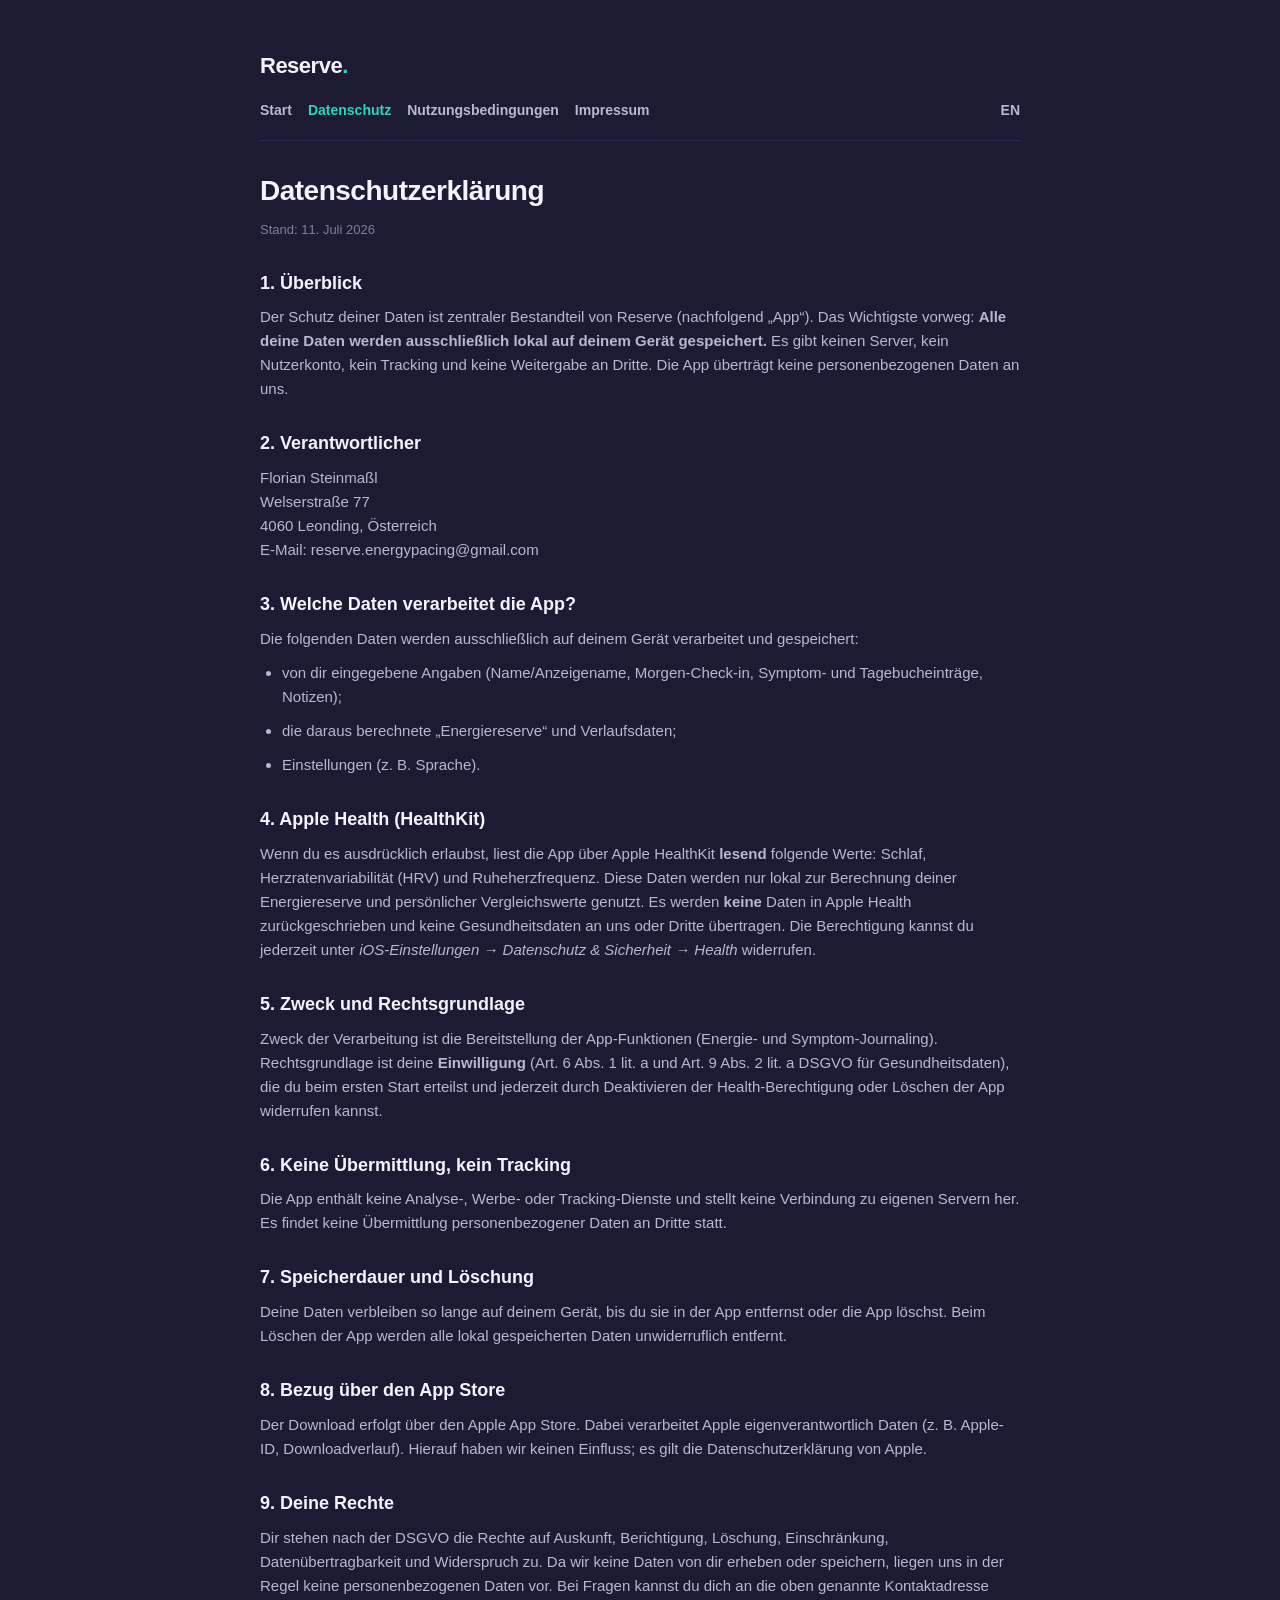
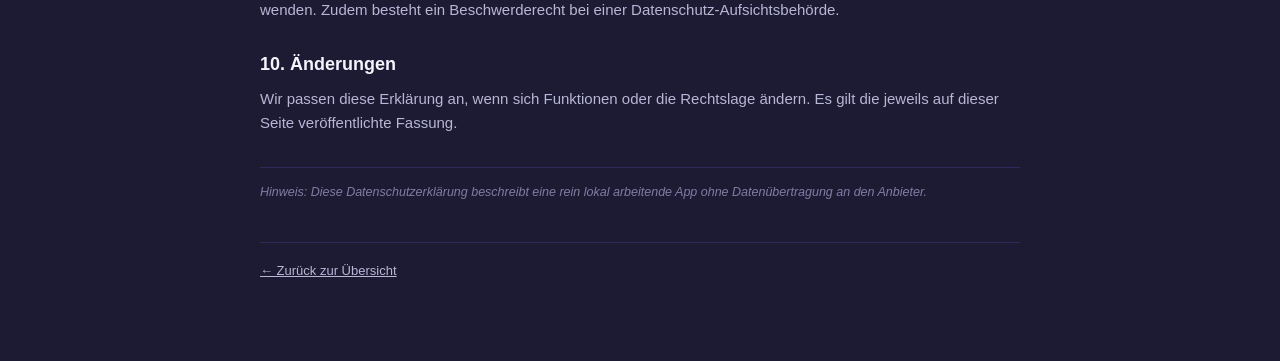
==== datenschutz.html @ e08c7c89 "Add files via upload" ====
<!DOCTYPE html>
<html lang="de">
<head>
<meta charset="UTF-8">
<meta name="viewport" content="width=device-width, initial-scale=1.0">
<title>Reserve – Datenschutzerklärung</title>
<link rel="stylesheet" href="style.css">
</head>
<body>
<div class="wrap">
  <header>
    <div class="logo">Reserve<span>.</span></div>
    <nav>
      <a href="index.html">Start</a>
      <a href="datenschutz.html" class="active">Datenschutz</a>
      <a href="nutzungsbedingungen.html">Nutzungsbedingungen</a>
      <a href="impressum.html">Impressum</a>
      <span class="lang"><a href="privacy.html">EN</a></span>
    </nav>
  </header>

  <h1>Datenschutzerklärung</h1>
  <p class="meta">Stand: 11. Juli 2026</p>

  <h2>1. Überblick</h2>
  <p>Der Schutz deiner Daten ist zentraler Bestandteil von Reserve (nachfolgend „App“).
     Das Wichtigste vorweg: <strong>Alle deine Daten werden ausschließlich lokal auf deinem
     Gerät gespeichert.</strong> Es gibt keinen Server, kein Nutzerkonto, kein Tracking und
     keine Weitergabe an Dritte. Die App überträgt keine personenbezogenen Daten an uns.</p>

  <h2>2. Verantwortlicher</h2>
  <p>Florian Steinmaßl<br>Welserstraße 77<br>4060 Leonding, Österreich<br>
     E-Mail: reserve.energypacing@gmail.com</p>

  <h2>3. Welche Daten verarbeitet die App?</h2>
  <p>Die folgenden Daten werden ausschließlich auf deinem Gerät verarbeitet und gespeichert:</p>
  <ul>
    <li>von dir eingegebene Angaben (Name/Anzeigename, Morgen-Check-in, Symptom- und Tagebucheinträge, Notizen);</li>
    <li>die daraus berechnete „Energiereserve“ und Verlaufsdaten;</li>
    <li>Einstellungen (z. B. Sprache).</li>
  </ul>

  <h2>4. Apple Health (HealthKit)</h2>
  <p>Wenn du es ausdrücklich erlaubst, liest die App über Apple HealthKit <strong>lesend</strong>
     folgende Werte: Schlaf, Herzratenvariabilität (HRV) und Ruheherzfrequenz. Diese Daten werden
     nur lokal zur Berechnung deiner Energiereserve und persönlicher Vergleichswerte genutzt.
     Es werden <strong>keine</strong> Daten in Apple Health zurückgeschrieben und keine
     Gesundheitsdaten an uns oder Dritte übertragen. Die Berechtigung kannst du jederzeit unter
     <em>iOS-Einstellungen → Datenschutz &amp; Sicherheit → Health</em> widerrufen.</p>

  <h2>5. Zweck und Rechtsgrundlage</h2>
  <p>Zweck der Verarbeitung ist die Bereitstellung der App-Funktionen (Energie- und Symptom-Journaling).
     Rechtsgrundlage ist deine <strong>Einwilligung</strong> (Art. 6 Abs. 1 lit. a und Art. 9 Abs. 2
     lit. a DSGVO für Gesundheitsdaten), die du beim ersten Start erteilst und jederzeit durch
     Deaktivieren der Health-Berechtigung oder Löschen der App widerrufen kannst.</p>

  <h2>6. Keine Übermittlung, kein Tracking</h2>
  <p>Die App enthält keine Analyse-, Werbe- oder Tracking-Dienste und stellt keine Verbindung zu
     eigenen Servern her. Es findet keine Übermittlung personenbezogener Daten an Dritte statt.</p>

  <h2>7. Speicherdauer und Löschung</h2>
  <p>Deine Daten verbleiben so lange auf deinem Gerät, bis du sie in der App entfernst oder die App
     löschst. Beim Löschen der App werden alle lokal gespeicherten Daten unwiderruflich entfernt.</p>

  <h2>8. Bezug über den App Store</h2>
  <p>Der Download erfolgt über den Apple App Store. Dabei verarbeitet Apple eigenverantwortlich
     Daten (z. B. Apple-ID, Downloadverlauf). Hierauf haben wir keinen Einfluss; es gilt die
     Datenschutzerklärung von Apple.</p>

  <h2>9. Deine Rechte</h2>
  <p>Dir stehen nach der DSGVO die Rechte auf Auskunft, Berichtigung, Löschung, Einschränkung,
     Datenübertragbarkeit und Widerspruch zu. Da wir keine Daten von dir erheben oder speichern,
     liegen uns in der Regel keine personenbezogenen Daten vor. Bei Fragen kannst du dich an die
     oben genannte Kontaktadresse wenden. Zudem besteht ein Beschwerderecht bei einer
     Datenschutz-Aufsichtsbehörde.</p>

  <h2>10. Änderungen</h2>
  <p>Wir passen diese Erklärung an, wenn sich Funktionen oder die Rechtslage ändern. Es gilt die
     jeweils auf dieser Seite veröffentlichte Fassung.</p>

  <p class="note">Hinweis: Diese Datenschutzerklärung beschreibt eine rein lokal arbeitende App ohne
     Datenübertragung an den Anbieter.</p>

  <footer><a href="index.html">← Zurück zur Übersicht</a></footer>
</div>
</body>
</html>
---- style.css ----
:root {
  --ink: #1c1b33; --ink2: #26254a; --ink3: #2e2c56;
  --mint: #2dd4bf; --mint-deep: #0f9488;
  --tx: #f5f3ff; --tx-mut: #b9b6d6; --tx-dim: #807da3;
}
* { box-sizing: border-box; margin: 0; padding: 0; }
body {
  font-family: -apple-system, "Helvetica Neue", Arial, sans-serif;
  background: var(--ink); color: var(--tx);
  line-height: 1.6; padding: 0 20px;
}
.wrap { max-width: 760px; margin: 0 auto; padding: 48px 0 80px; }
header { border-bottom: 1px solid var(--ink3); padding-bottom: 18px; margin-bottom: 28px; }
.logo { font-size: 22px; font-weight: 800; letter-spacing: -0.5px; }
.logo span { color: var(--mint); }
.tagline { color: var(--tx-dim); font-size: 14px; margin-top: 2px; }
nav { margin-top: 16px; display: flex; flex-wrap: wrap; gap: 8px 16px; }
nav a { color: var(--tx-mut); text-decoration: none; font-size: 14px; font-weight: 600; }
nav a:hover, nav a.active { color: var(--mint); }
.lang { margin-left: auto; font-size: 13px; }
h1 { font-size: 28px; font-weight: 800; margin-bottom: 6px; letter-spacing: -0.5px; }
h2 { font-size: 18px; font-weight: 700; margin: 28px 0 8px; color: var(--tx); }
p, li { color: var(--tx-mut); font-size: 15px; margin-bottom: 10px; }
ul { padding-left: 22px; }
a { color: var(--mint); }
.meta { color: var(--tx-dim); font-size: 13px; margin-bottom: 24px; }
.card { background: var(--ink3); border-radius: 16px; padding: 20px 22px; margin: 14px 0; }
.card h2 { margin-top: 0; }
.btn {
  display: inline-block; background: var(--mint); color: var(--ink);
  font-weight: 700; text-decoration: none; padding: 12px 22px;
  border-radius: 999px; margin-top: 8px;
}
.note { color: var(--tx-dim); font-size: 12.5px; font-style: italic;
        border-top: 1px solid var(--ink3); margin-top: 32px; padding-top: 14px; }
footer { color: var(--tx-dim); font-size: 13px; margin-top: 40px;
         border-top: 1px solid var(--ink3); padding-top: 18px; }
footer a { color: var(--tx-mut); }
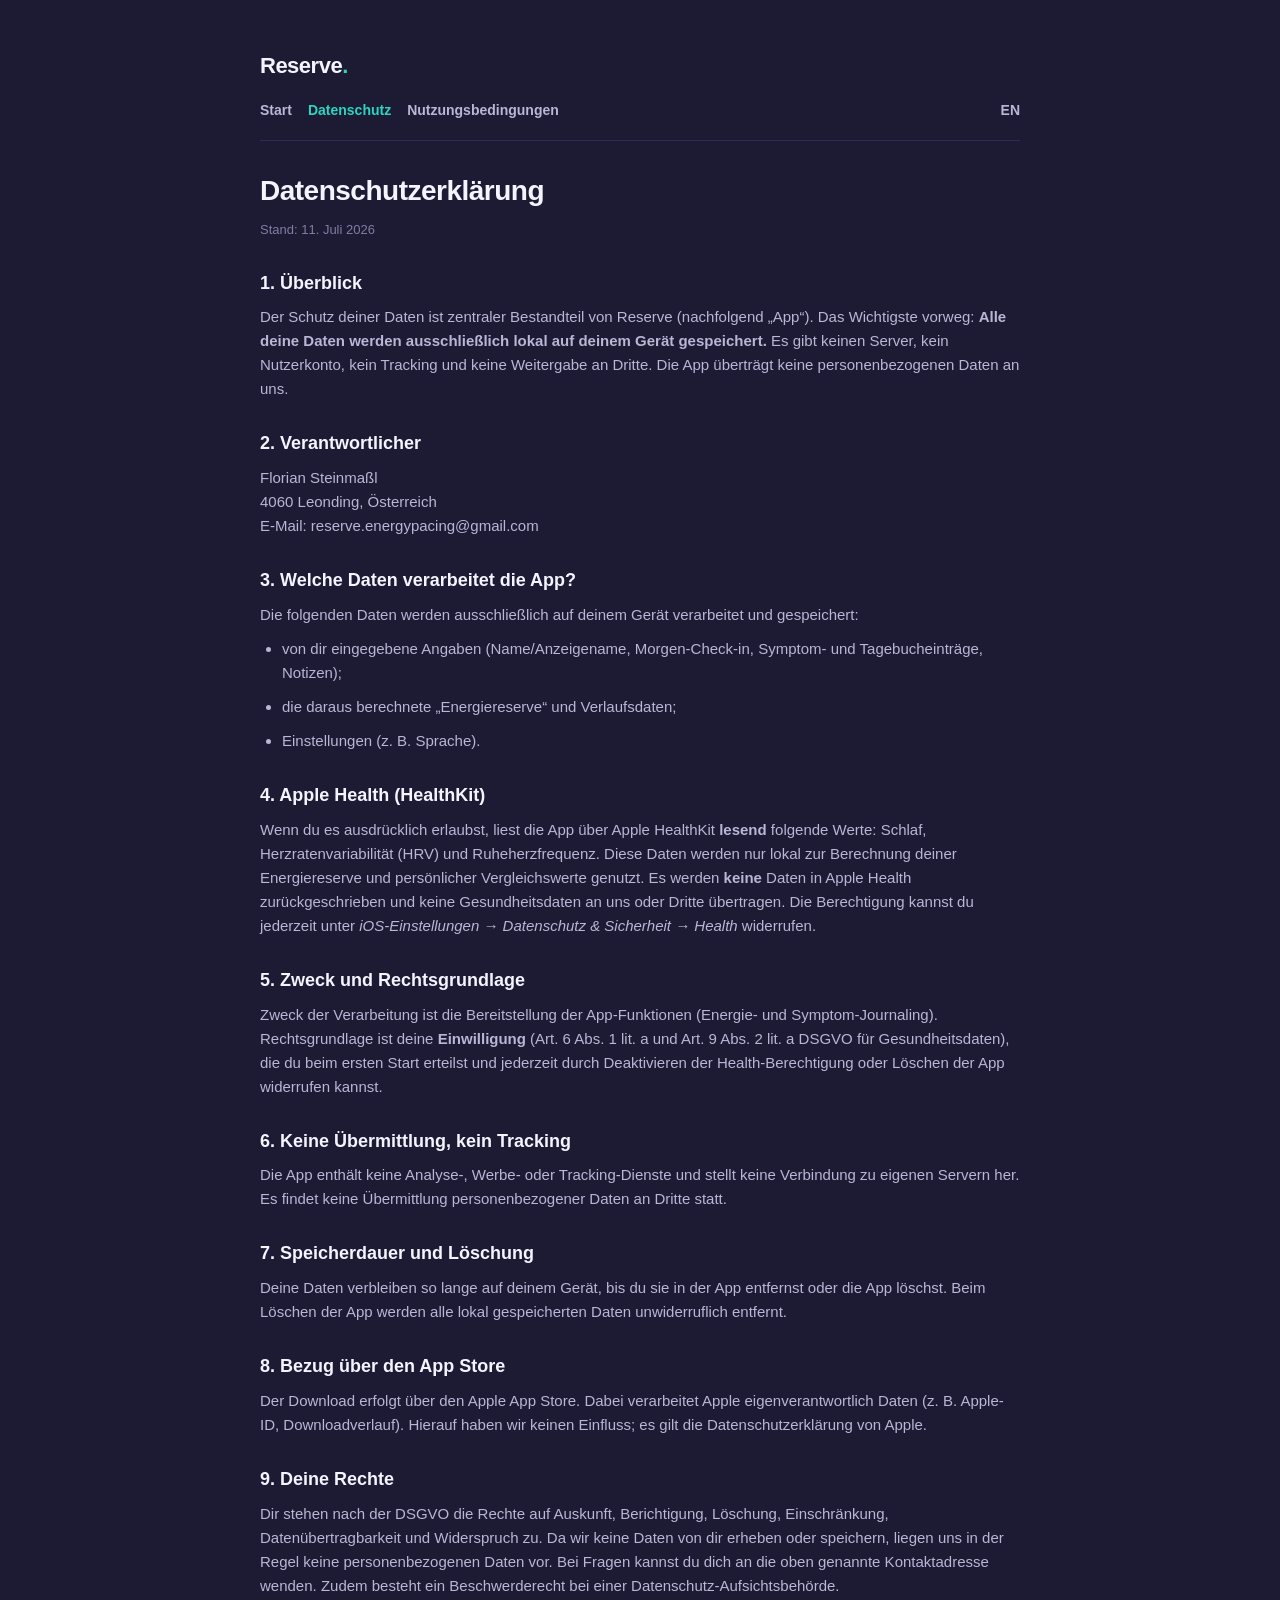
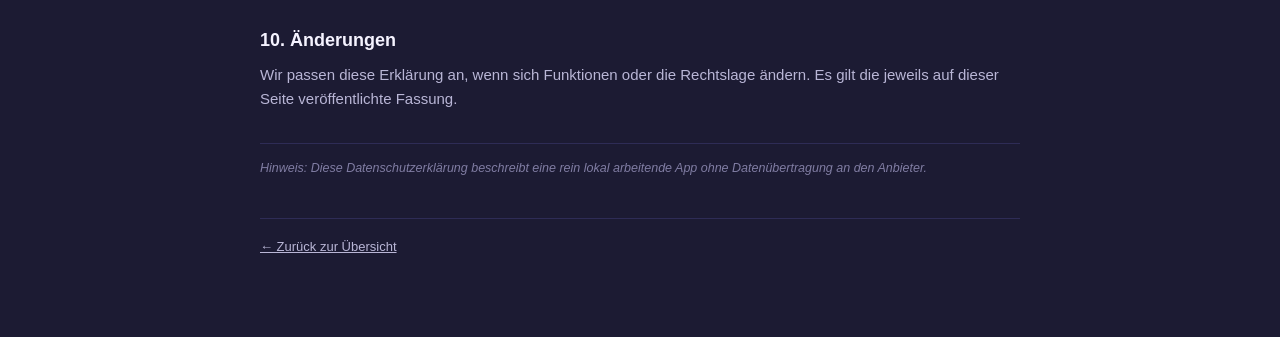
==== commit fd4d30f5: "Add files via upload" ====
--- a/datenschutz.html
+++ b/datenschutz.html
@@ -14,7 +14,6 @@
       <a href="index.html">Start</a>
       <a href="datenschutz.html" class="active">Datenschutz</a>
       <a href="nutzungsbedingungen.html">Nutzungsbedingungen</a>
-      <a href="impressum.html">Impressum</a>
       <span class="lang"><a href="privacy.html">EN</a></span>
     </nav>
   </header>
@@ -29,7 +28,7 @@
      keine Weitergabe an Dritte. Die App überträgt keine personenbezogenen Daten an uns.</p>
 
   <h2>2. Verantwortlicher</h2>
-  <p>Florian Steinmaßl<br>Welserstraße 77<br>4060 Leonding, Österreich<br>
+  <p>Florian Steinmaßl<br>4060 Leonding, Österreich<br>
      E-Mail: reserve.energypacing@gmail.com</p>
 
   <h2>3. Welche Daten verarbeitet die App?</h2>
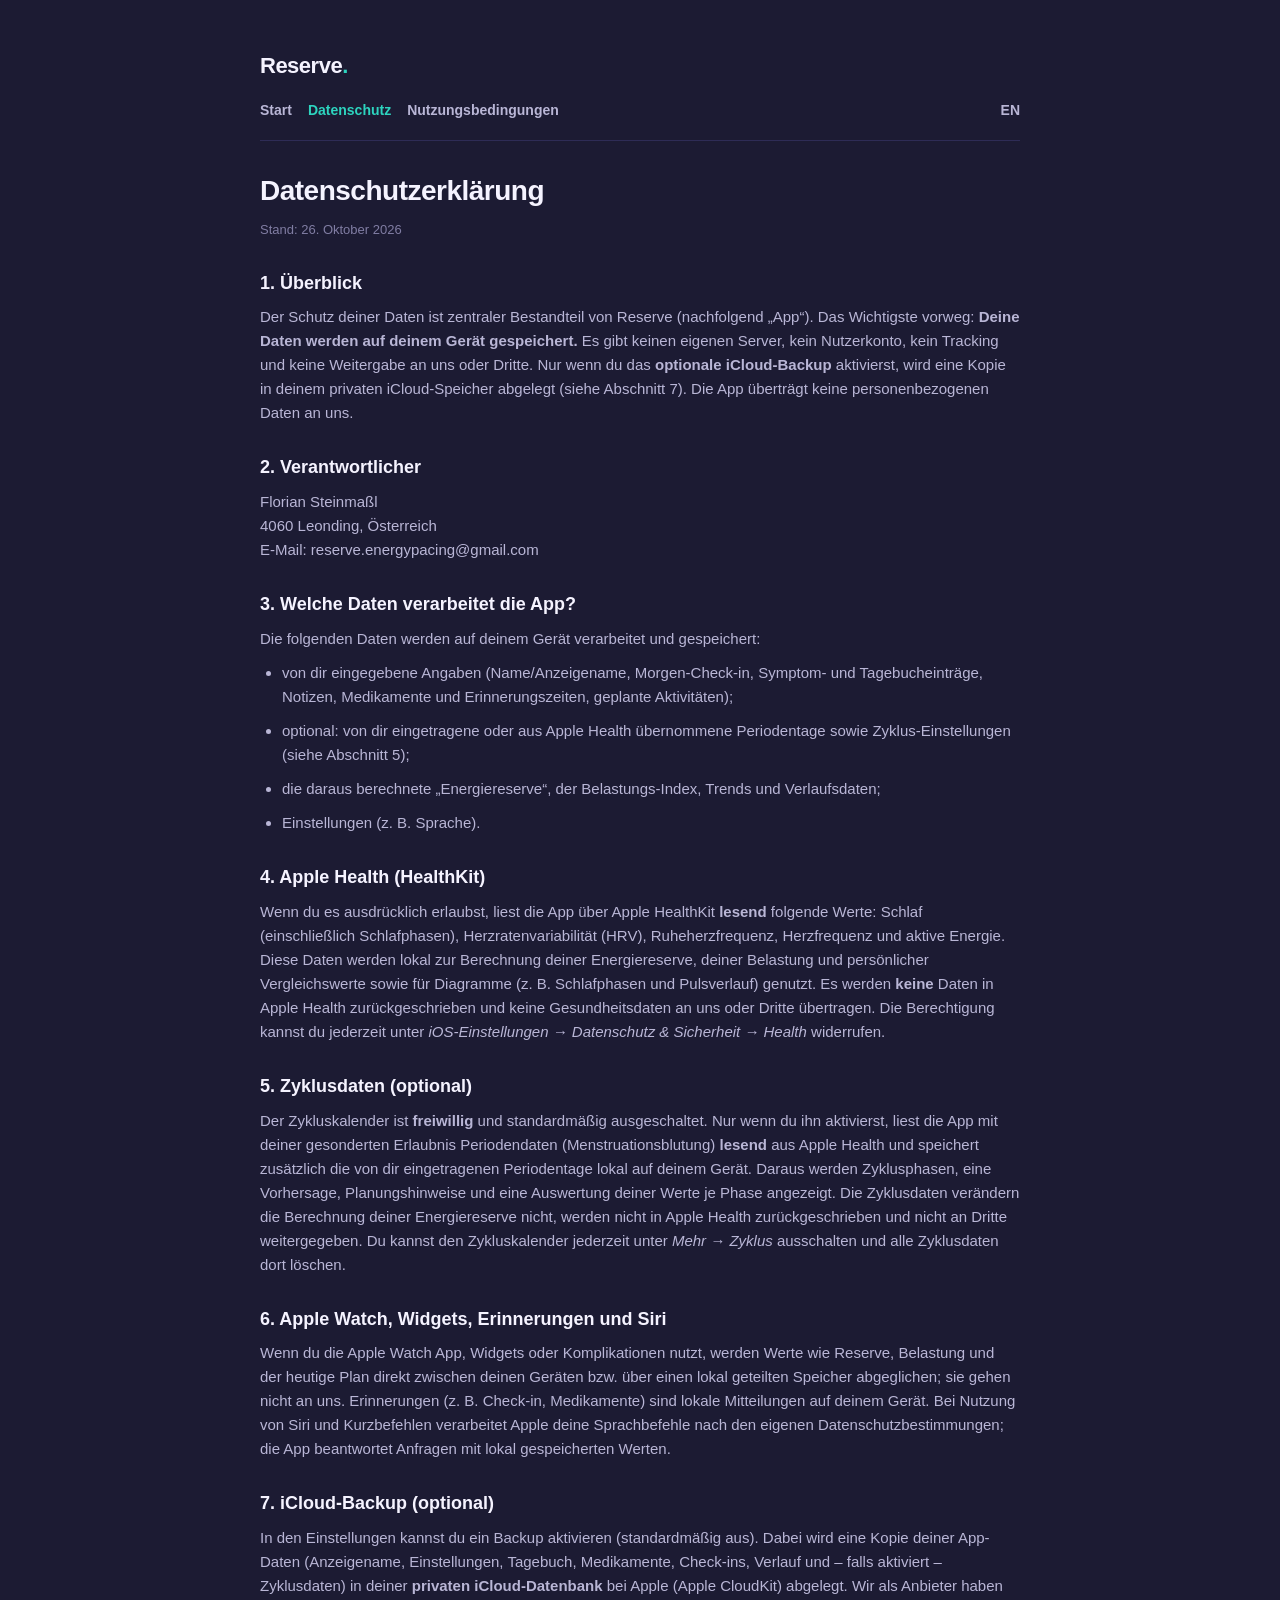
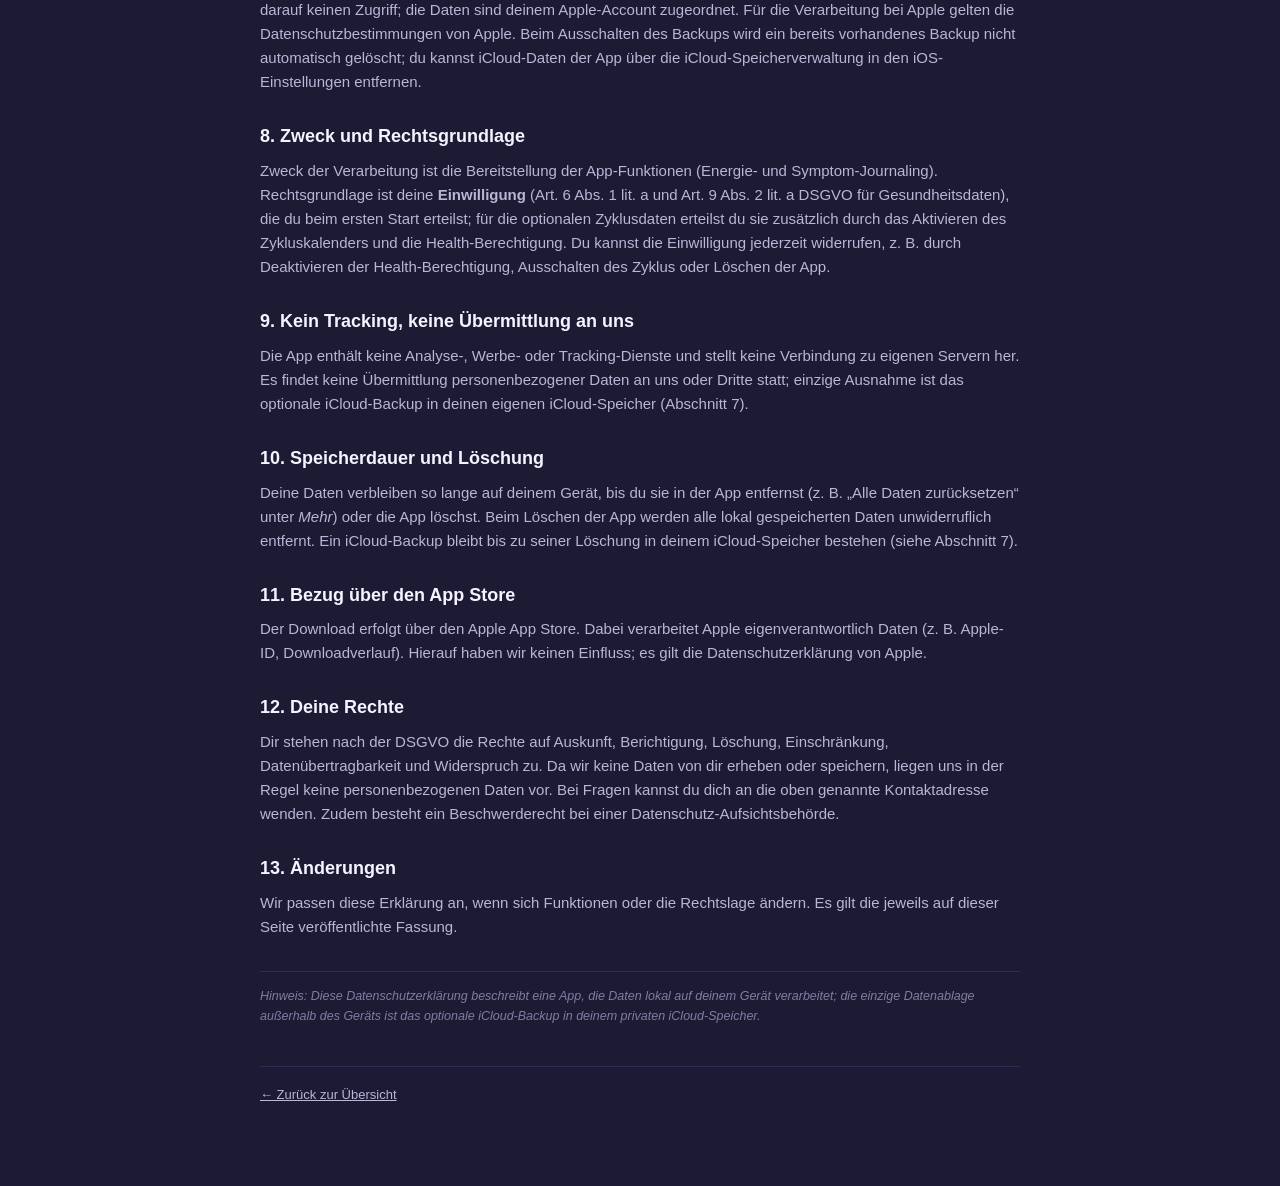
==== commit 0279d358: "Add files via upload" ====
--- a/datenschutz.html
+++ b/datenschutz.html
@@ -19,67 +19,106 @@
   </header>
 
   <h1>Datenschutzerklärung</h1>
-  <p class="meta">Stand: 11. Juli 2026</p>
+  <p class="meta">Stand: 26. Oktober 2026</p>
 
   <h2>1. Überblick</h2>
   <p>Der Schutz deiner Daten ist zentraler Bestandteil von Reserve (nachfolgend „App“).
-     Das Wichtigste vorweg: <strong>Alle deine Daten werden ausschließlich lokal auf deinem
-     Gerät gespeichert.</strong> Es gibt keinen Server, kein Nutzerkonto, kein Tracking und
-     keine Weitergabe an Dritte. Die App überträgt keine personenbezogenen Daten an uns.</p>
+     Das Wichtigste vorweg: <strong>Deine Daten werden auf deinem Gerät gespeichert.</strong>
+     Es gibt keinen eigenen Server, kein Nutzerkonto, kein Tracking und keine Weitergabe an uns
+     oder Dritte. Nur wenn du das <strong>optionale iCloud-Backup</strong> aktivierst, wird eine Kopie
+     in deinem privaten iCloud-Speicher abgelegt (siehe Abschnitt 7). Die App überträgt keine
+     personenbezogenen Daten an uns.</p>
 
   <h2>2. Verantwortlicher</h2>
   <p>Florian Steinmaßl<br>4060 Leonding, Österreich<br>
      E-Mail: reserve.energypacing@gmail.com</p>
 
   <h2>3. Welche Daten verarbeitet die App?</h2>
-  <p>Die folgenden Daten werden ausschließlich auf deinem Gerät verarbeitet und gespeichert:</p>
+  <p>Die folgenden Daten werden auf deinem Gerät verarbeitet und gespeichert:</p>
   <ul>
-    <li>von dir eingegebene Angaben (Name/Anzeigename, Morgen-Check-in, Symptom- und Tagebucheinträge, Notizen);</li>
-    <li>die daraus berechnete „Energiereserve“ und Verlaufsdaten;</li>
+    <li>von dir eingegebene Angaben (Name/Anzeigename, Morgen-Check-in, Symptom- und Tagebucheinträge,
+        Notizen, Medikamente und Erinnerungszeiten, geplante Aktivitäten);</li>
+    <li>optional: von dir eingetragene oder aus Apple Health übernommene Periodentage sowie
+        Zyklus-Einstellungen (siehe Abschnitt 5);</li>
+    <li>die daraus berechnete „Energiereserve“, der Belastungs-Index, Trends und Verlaufsdaten;</li>
     <li>Einstellungen (z. B. Sprache).</li>
   </ul>
 
   <h2>4. Apple Health (HealthKit)</h2>
   <p>Wenn du es ausdrücklich erlaubst, liest die App über Apple HealthKit <strong>lesend</strong>
-     folgende Werte: Schlaf, Herzratenvariabilität (HRV) und Ruheherzfrequenz. Diese Daten werden
-     nur lokal zur Berechnung deiner Energiereserve und persönlicher Vergleichswerte genutzt.
-     Es werden <strong>keine</strong> Daten in Apple Health zurückgeschrieben und keine
+     folgende Werte: Schlaf (einschließlich Schlafphasen), Herzratenvariabilität (HRV), Ruheherzfrequenz,
+     Herzfrequenz und aktive Energie. Diese Daten werden lokal zur Berechnung deiner Energiereserve, deiner
+     Belastung und persönlicher Vergleichswerte sowie für Diagramme (z. B. Schlafphasen und Pulsverlauf)
+     genutzt. Es werden <strong>keine</strong> Daten in Apple Health zurückgeschrieben und keine
      Gesundheitsdaten an uns oder Dritte übertragen. Die Berechtigung kannst du jederzeit unter
      <em>iOS-Einstellungen → Datenschutz &amp; Sicherheit → Health</em> widerrufen.</p>
 
-  <h2>5. Zweck und Rechtsgrundlage</h2>
+  <h2>5. Zyklusdaten (optional)</h2>
+  <p>Der Zykluskalender ist <strong>freiwillig</strong> und standardmäßig ausgeschaltet. Nur wenn du ihn
+     aktivierst, liest die App mit deiner gesonderten Erlaubnis Periodendaten (Menstruationsblutung)
+     <strong>lesend</strong> aus Apple Health und speichert zusätzlich die von dir eingetragenen
+     Periodentage lokal auf deinem Gerät. Daraus werden Zyklusphasen, eine Vorhersage, Planungshinweise
+     und eine Auswertung deiner Werte je Phase angezeigt. Die Zyklusdaten verändern die Berechnung
+     deiner Energiereserve nicht, werden nicht in Apple Health zurückgeschrieben und nicht an Dritte
+     weitergegeben. Du kannst den Zykluskalender jederzeit unter <em>Mehr → Zyklus</em> ausschalten und
+     alle Zyklusdaten dort löschen.</p>
+
+  <h2>6. Apple Watch, Widgets, Erinnerungen und Siri</h2>
+  <p>Wenn du die Apple Watch App, Widgets oder Komplikationen nutzt, werden Werte wie Reserve, Belastung
+     und der heutige Plan direkt zwischen deinen Geräten bzw. über einen lokal geteilten Speicher
+     abgeglichen; sie gehen nicht an uns. Erinnerungen (z. B. Check-in, Medikamente) sind lokale
+     Mitteilungen auf deinem Gerät. Bei Nutzung von Siri und Kurzbefehlen verarbeitet Apple deine
+     Sprachbefehle nach den eigenen Datenschutzbestimmungen; die App beantwortet Anfragen mit lokal
+     gespeicherten Werten.</p>
+
+  <h2>7. iCloud-Backup (optional)</h2>
+  <p>In den Einstellungen kannst du ein Backup aktivieren (standardmäßig aus). Dabei wird eine Kopie deiner
+     App-Daten (Anzeigename, Einstellungen, Tagebuch, Medikamente, Check-ins, Verlauf und – falls
+     aktiviert – Zyklusdaten) in deiner <strong>privaten iCloud-Datenbank</strong> bei Apple
+     (Apple CloudKit) abgelegt. Wir als Anbieter haben darauf keinen Zugriff; die Daten sind deinem
+     Apple-Account zugeordnet. Für die Verarbeitung bei Apple gelten die Datenschutzbestimmungen von
+     Apple. Beim Ausschalten des Backups wird ein bereits vorhandenes Backup nicht automatisch gelöscht;
+     du kannst iCloud-Daten der App über die iCloud-Speicherverwaltung in den iOS-Einstellungen
+     entfernen.</p>
+
+  <h2>8. Zweck und Rechtsgrundlage</h2>
   <p>Zweck der Verarbeitung ist die Bereitstellung der App-Funktionen (Energie- und Symptom-Journaling).
      Rechtsgrundlage ist deine <strong>Einwilligung</strong> (Art. 6 Abs. 1 lit. a und Art. 9 Abs. 2
-     lit. a DSGVO für Gesundheitsdaten), die du beim ersten Start erteilst und jederzeit durch
-     Deaktivieren der Health-Berechtigung oder Löschen der App widerrufen kannst.</p>
+     lit. a DSGVO für Gesundheitsdaten), die du beim ersten Start erteilst; für die optionalen
+     Zyklusdaten erteilst du sie zusätzlich durch das Aktivieren des Zykluskalenders und die
+     Health-Berechtigung. Du kannst die Einwilligung jederzeit widerrufen, z. B. durch Deaktivieren der
+     Health-Berechtigung, Ausschalten des Zyklus oder Löschen der App.</p>
 
-  <h2>6. Keine Übermittlung, kein Tracking</h2>
+  <h2>9. Kein Tracking, keine Übermittlung an uns</h2>
   <p>Die App enthält keine Analyse-, Werbe- oder Tracking-Dienste und stellt keine Verbindung zu
-     eigenen Servern her. Es findet keine Übermittlung personenbezogener Daten an Dritte statt.</p>
+     eigenen Servern her. Es findet keine Übermittlung personenbezogener Daten an uns oder Dritte
+     statt; einzige Ausnahme ist das optionale iCloud-Backup in deinen eigenen iCloud-Speicher (Abschnitt 7).</p>
 
-  <h2>7. Speicherdauer und Löschung</h2>
-  <p>Deine Daten verbleiben so lange auf deinem Gerät, bis du sie in der App entfernst oder die App
-     löschst. Beim Löschen der App werden alle lokal gespeicherten Daten unwiderruflich entfernt.</p>
+  <h2>10. Speicherdauer und Löschung</h2>
+  <p>Deine Daten verbleiben so lange auf deinem Gerät, bis du sie in der App entfernst (z. B. „Alle Daten
+     zurücksetzen“ unter <em>Mehr</em>) oder die App löschst. Beim Löschen der App werden alle lokal
+     gespeicherten Daten unwiderruflich entfernt. Ein iCloud-Backup bleibt bis zu seiner Löschung in
+     deinem iCloud-Speicher bestehen (siehe Abschnitt 7).</p>
 
-  <h2>8. Bezug über den App Store</h2>
+  <h2>11. Bezug über den App Store</h2>
   <p>Der Download erfolgt über den Apple App Store. Dabei verarbeitet Apple eigenverantwortlich
      Daten (z. B. Apple-ID, Downloadverlauf). Hierauf haben wir keinen Einfluss; es gilt die
      Datenschutzerklärung von Apple.</p>
 
-  <h2>9. Deine Rechte</h2>
+  <h2>12. Deine Rechte</h2>
   <p>Dir stehen nach der DSGVO die Rechte auf Auskunft, Berichtigung, Löschung, Einschränkung,
      Datenübertragbarkeit und Widerspruch zu. Da wir keine Daten von dir erheben oder speichern,
      liegen uns in der Regel keine personenbezogenen Daten vor. Bei Fragen kannst du dich an die
      oben genannte Kontaktadresse wenden. Zudem besteht ein Beschwerderecht bei einer
      Datenschutz-Aufsichtsbehörde.</p>
 
-  <h2>10. Änderungen</h2>
+  <h2>13. Änderungen</h2>
   <p>Wir passen diese Erklärung an, wenn sich Funktionen oder die Rechtslage ändern. Es gilt die
      jeweils auf dieser Seite veröffentlichte Fassung.</p>
 
-  <p class="note">Hinweis: Diese Datenschutzerklärung beschreibt eine rein lokal arbeitende App ohne
-     Datenübertragung an den Anbieter.</p>
-
+  <p class="note">Hinweis: Diese Datenschutzerklärung beschreibt eine App, die Daten lokal auf deinem Gerät
+     verarbeitet; die einzige Datenablage außerhalb des Geräts ist das optionale iCloud-Backup in deinem
+     privaten iCloud-Speicher.</p>
   <footer><a href="index.html">← Zurück zur Übersicht</a></footer>
 </div>
 </body>
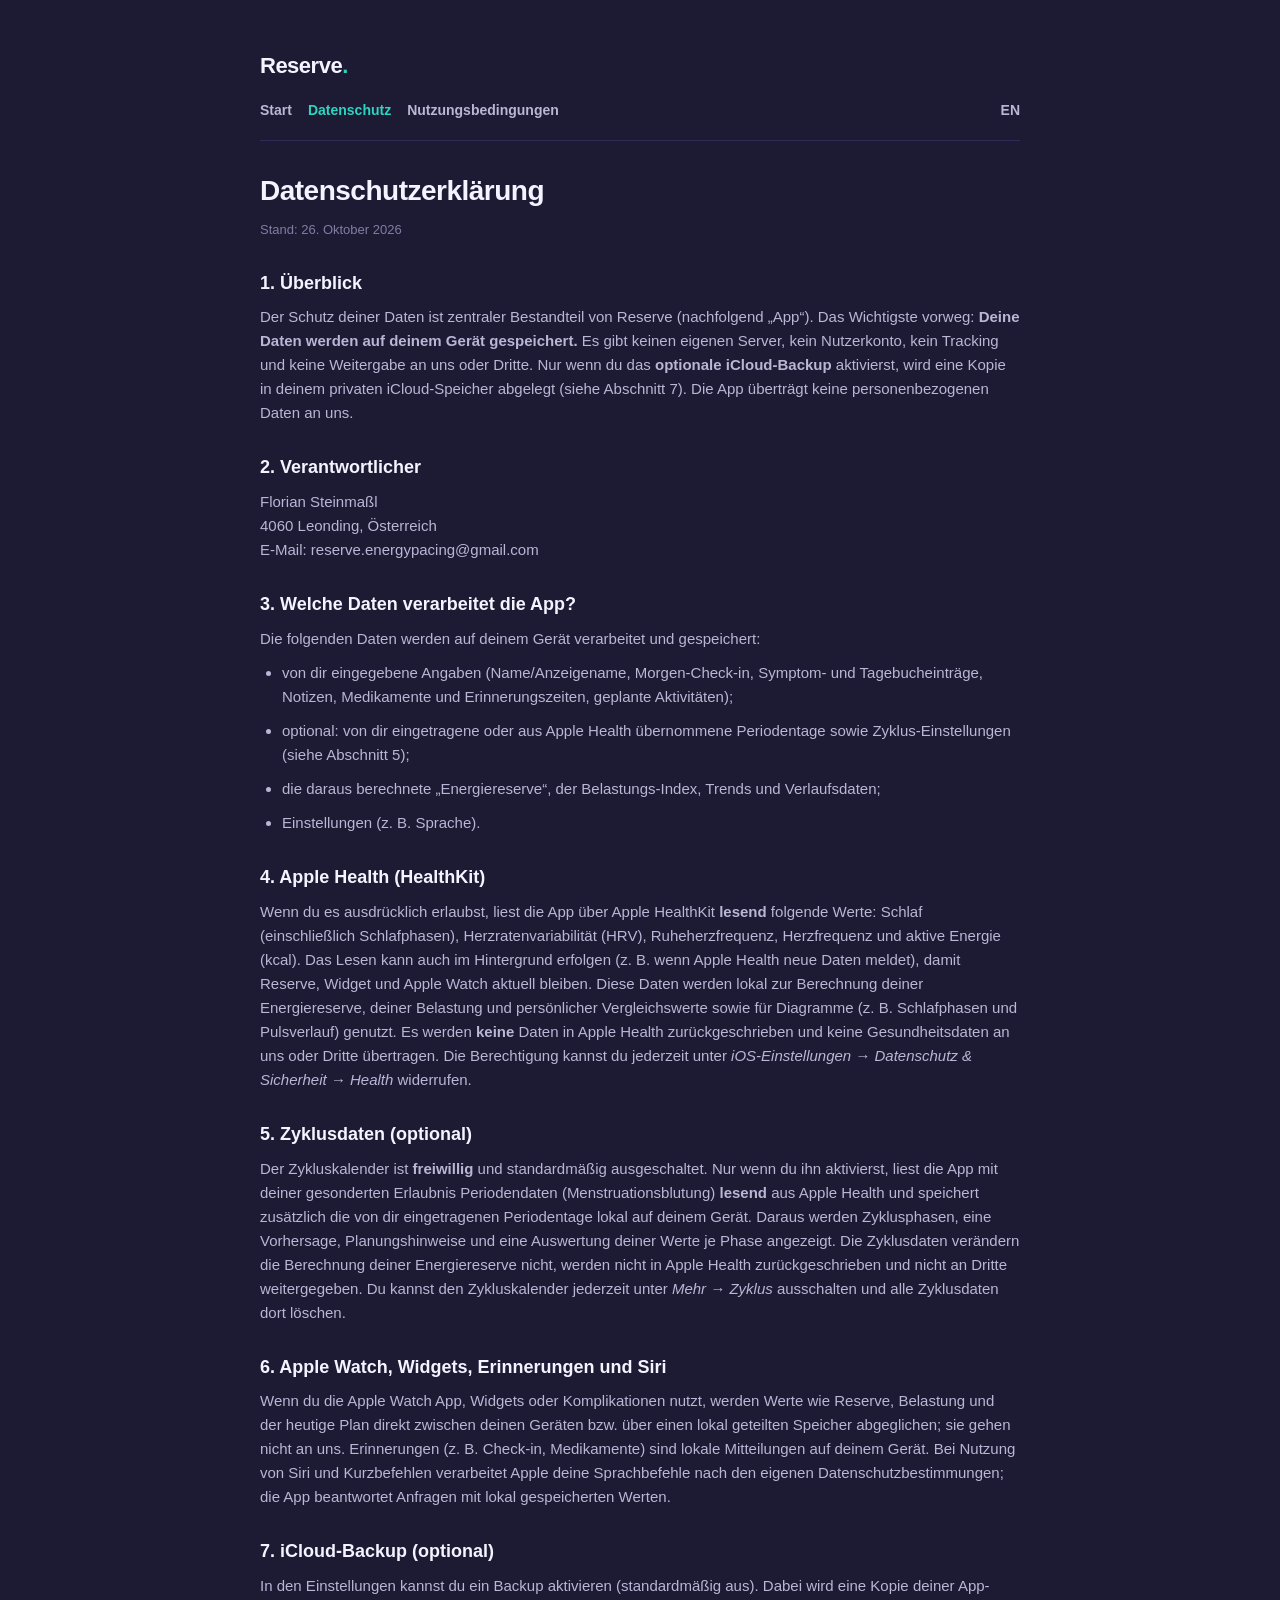
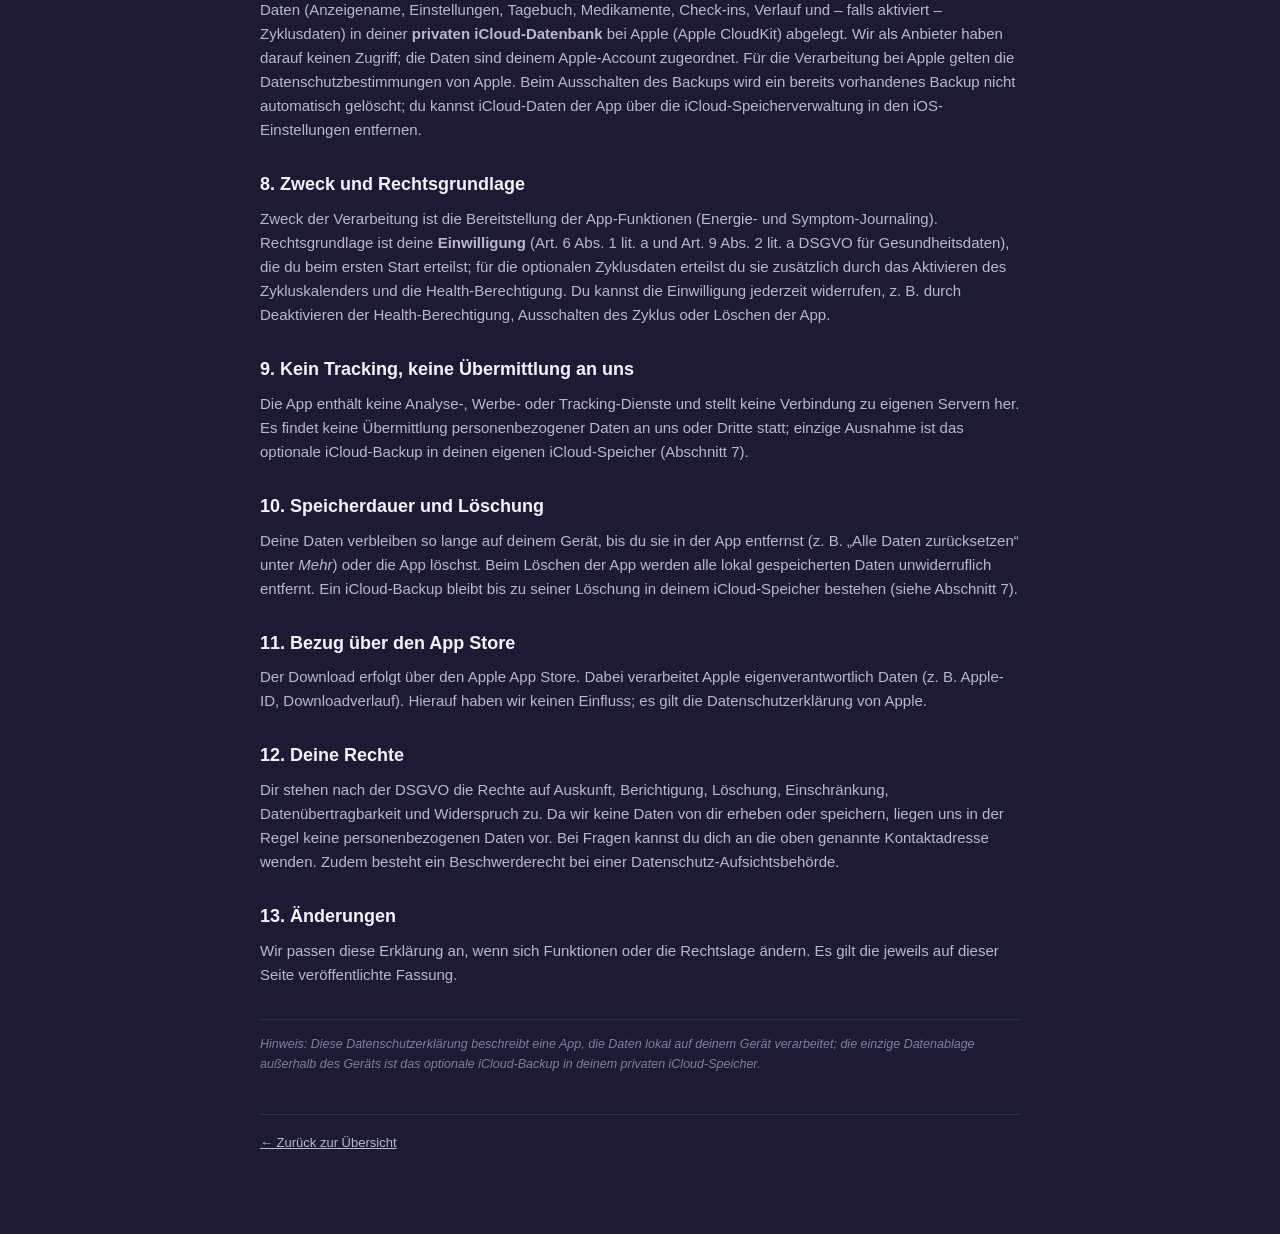
==== commit 66a5c39a: "Add files via upload" ====
--- a/datenschutz.html
+++ b/datenschutz.html
@@ -47,7 +47,7 @@
   <h2>4. Apple Health (HealthKit)</h2>
   <p>Wenn du es ausdrücklich erlaubst, liest die App über Apple HealthKit <strong>lesend</strong>
      folgende Werte: Schlaf (einschließlich Schlafphasen), Herzratenvariabilität (HRV), Ruheherzfrequenz,
-     Herzfrequenz und aktive Energie. Diese Daten werden lokal zur Berechnung deiner Energiereserve, deiner
+     Herzfrequenz und aktive Energie (kcal). Das Lesen kann auch im Hintergrund erfolgen (z. B. wenn Apple Health neue Daten meldet), damit Reserve, Widget und Apple Watch aktuell bleiben. Diese Daten werden lokal zur Berechnung deiner Energiereserve, deiner
      Belastung und persönlicher Vergleichswerte sowie für Diagramme (z. B. Schlafphasen und Pulsverlauf)
      genutzt. Es werden <strong>keine</strong> Daten in Apple Health zurückgeschrieben und keine
      Gesundheitsdaten an uns oder Dritte übertragen. Die Berechtigung kannst du jederzeit unter
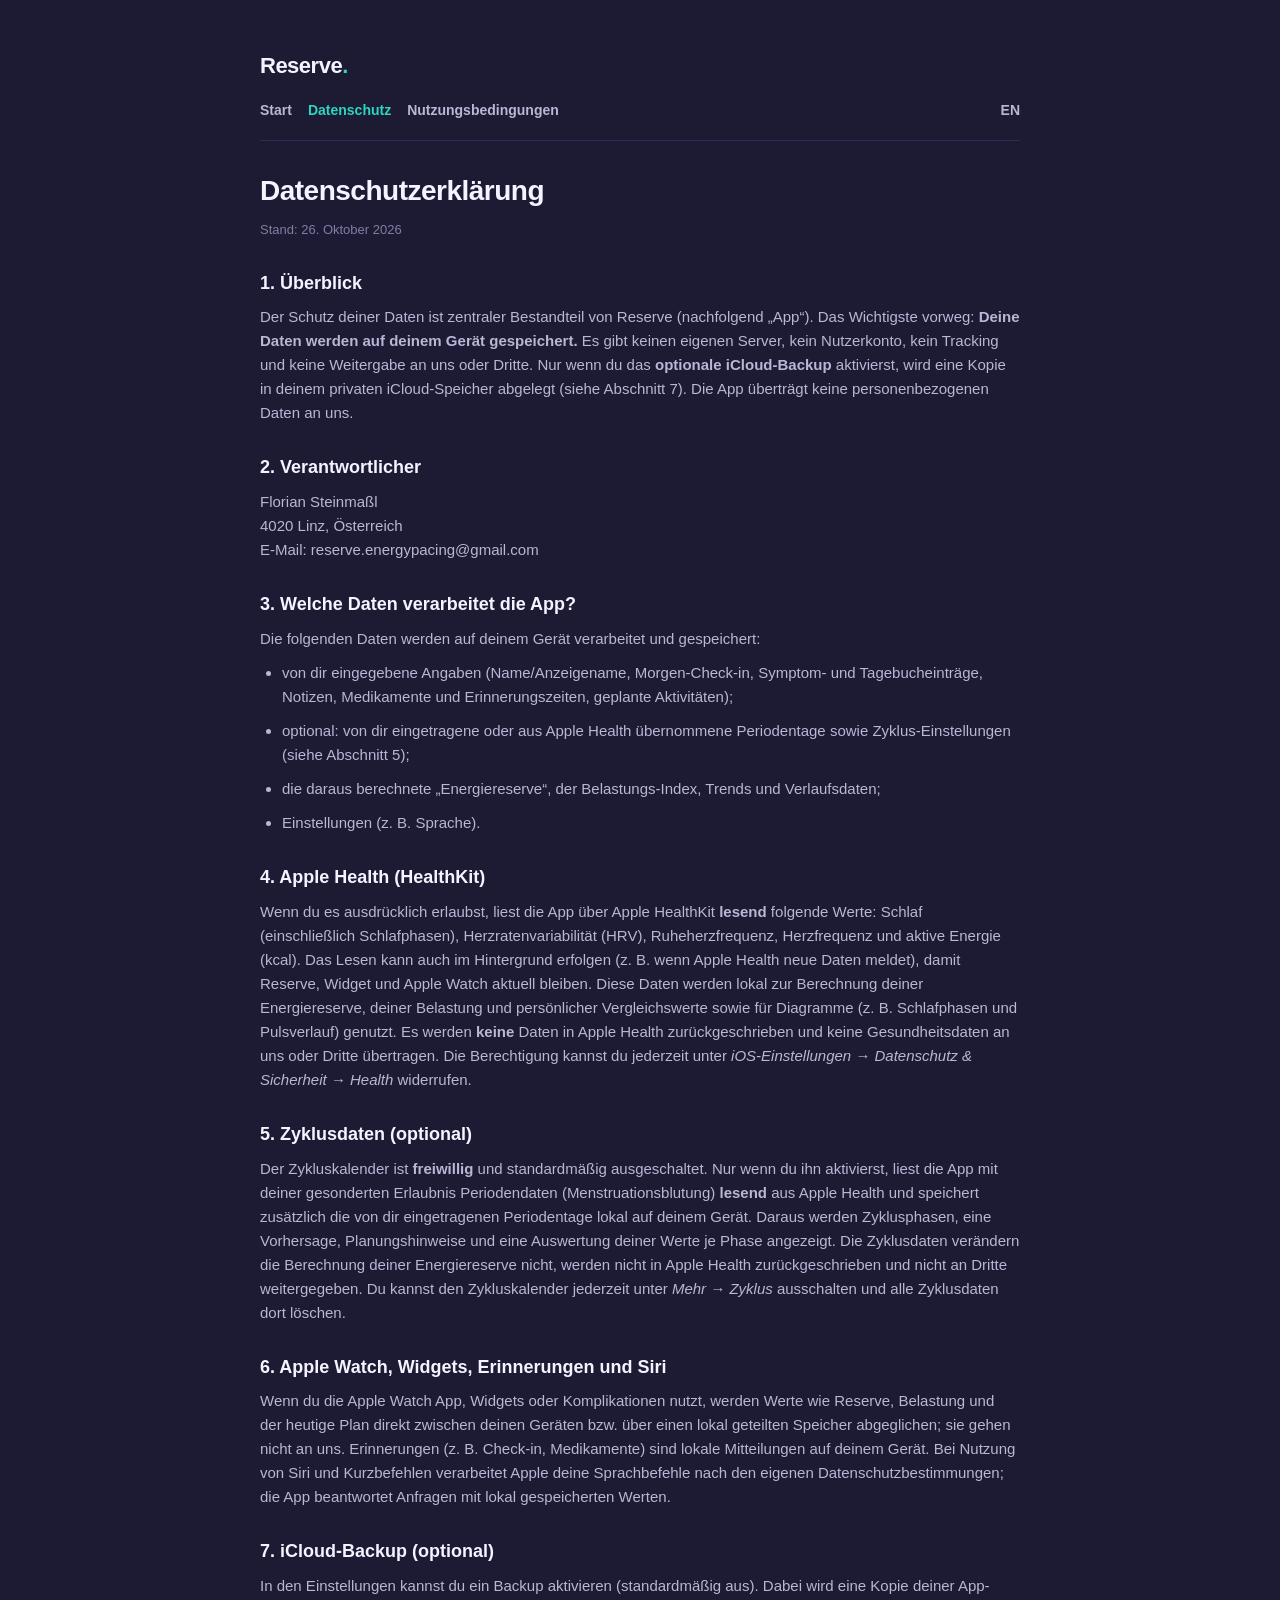
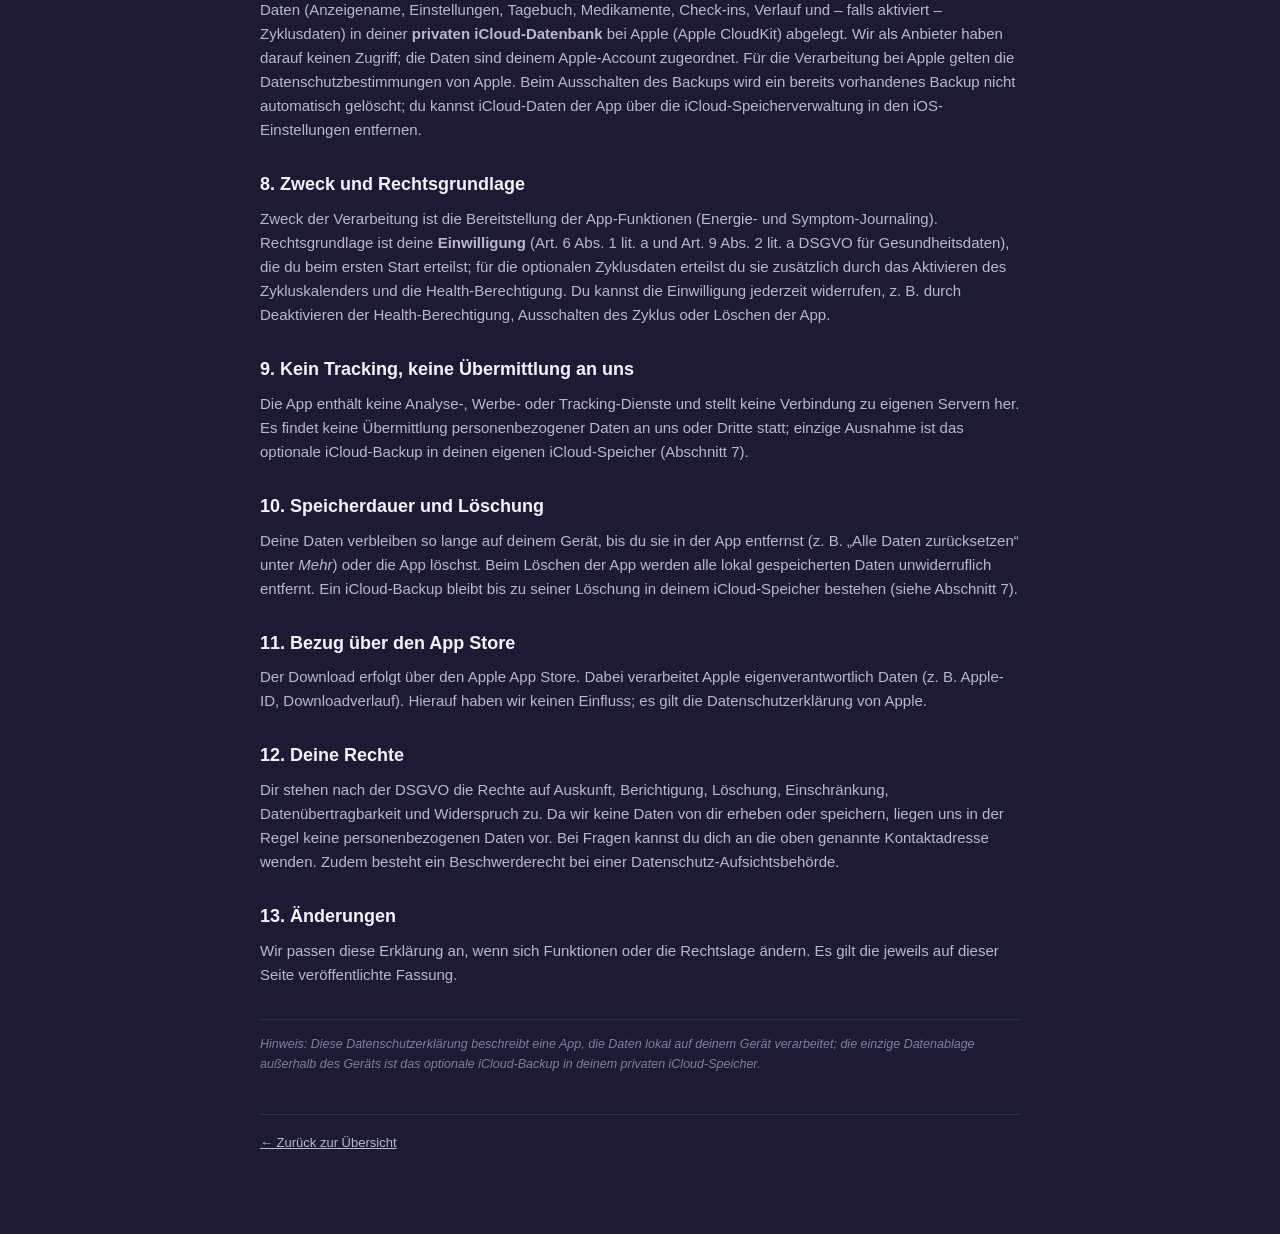
==== commit d6829d4c: "Add files via upload" ====
--- a/datenschutz.html
+++ b/datenschutz.html
@@ -30,7 +30,7 @@
      personenbezogenen Daten an uns.</p>
 
   <h2>2. Verantwortlicher</h2>
-  <p>Florian Steinmaßl<br>4060 Leonding, Österreich<br>
+  <p>Florian Steinmaßl<br>4020 Linz, Österreich<br>
      E-Mail: reserve.energypacing@gmail.com</p>
 
   <h2>3. Welche Daten verarbeitet die App?</h2>
